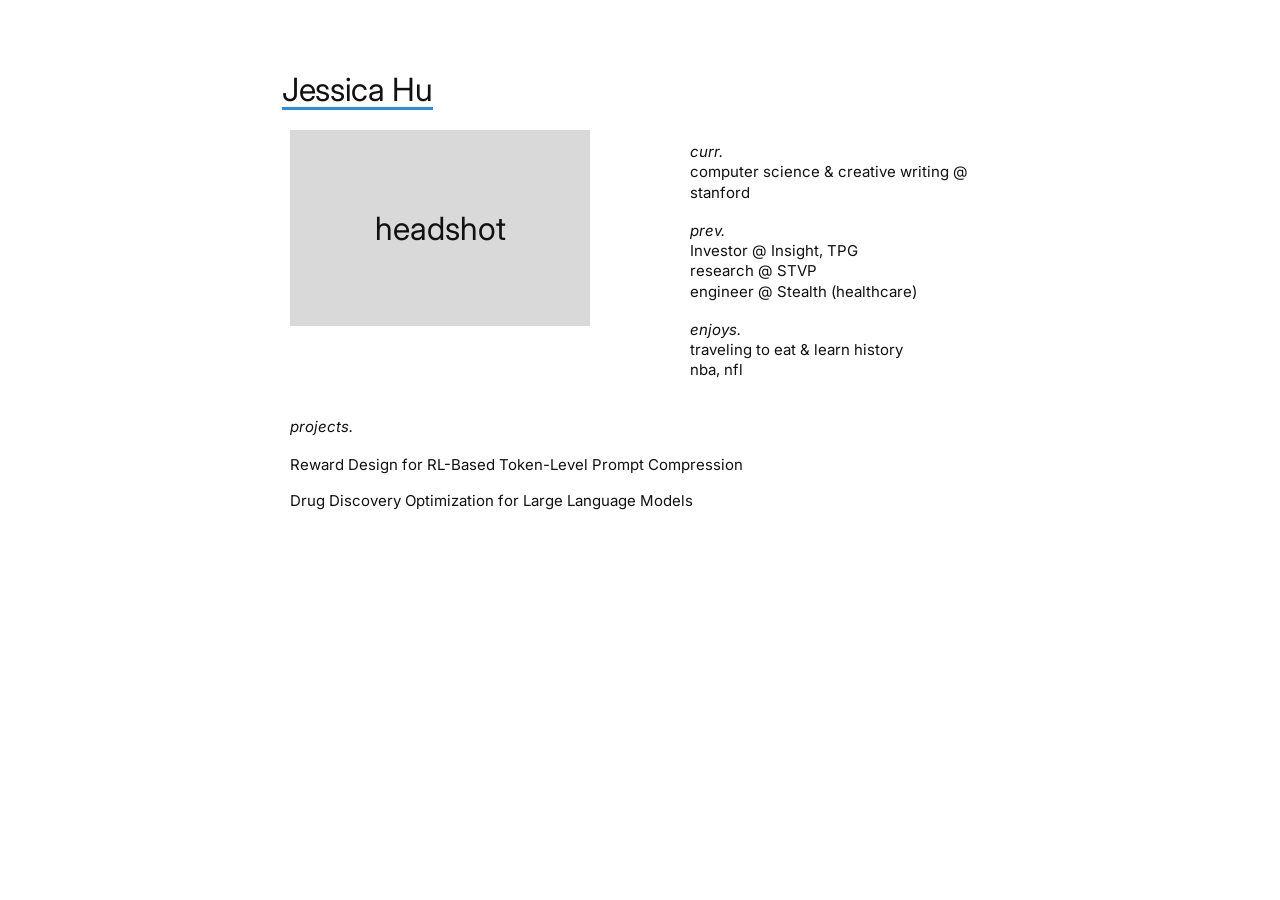
==== index.html @ cd841c86 "Initial portfolio site Co-Authored-By: Claude Opus 5.5 <noreply@anthropic.com>" ====
<!doctype html>
<html lang="en">
<head>
  <meta charset="utf-8">
  <meta name="viewport" content="width=device-width, initial-scale=1">
  <title>Jessica Hu</title>
  <meta name="description" content="Jessica Hu — computer science & creative writing at Stanford.">
  <link rel="preconnect" href="https://fonts.googleapis.com">
  <link rel="preconnect" href="https://fonts.gstatic.com" crossorigin>
  <link href="https://fonts.googleapis.com/css2?family=Inter:ital,wght@0,400;0,500;1,400&display=swap" rel="stylesheet">
  <link rel="stylesheet" href="styles.css">
</head>
<body>
  <main class="page">
    <h1 class="name">Jessica Hu</h1>

    <section class="top">
      <!-- Replace with: <img class="headshot" src="headshot.jpg" alt="Jessica Hu"> -->
      <div class="headshot placeholder">headshot</div>

      <div class="about">
        <div class="group">
          <h2>curr.</h2>
          <p>computer science &amp; creative writing @ stanford</p>
        </div>
        <div class="group">
          <h2>prev.</h2>
          <p>Investor @ Insight, TPG</p>
          <p>research @ STVP</p>
          <p>engineer @ Stealth (healthcare)</p>
        </div>
        <div class="group">
          <h2>enjoys.</h2>
          <p>traveling to eat &amp; learn history</p>
          <p>nba, nfl</p>
        </div>
      </div>
    </section>

    <section class="projects">
      <h2>projects.</h2>
      <ul>
        <li><a href="#">Reward Design for RL-Based Token-Level Prompt Compression</a></li>
        <li><a href="#">Drug Discovery Optimization for Large Language Models</a></li>
      </ul>
    </section>
  </main>
</body>
</html>
---- styles.css ----
:root {
  --bg: #ffffff;
  --text: #111111;
  --muted: #555555;
  --accent: #2b8be6;
  --placeholder: #d9d9d9;
}

* { box-sizing: border-box; margin: 0; padding: 0; }

body {
  background: var(--bg);
  color: var(--text);
  font-family: "Inter", system-ui, -apple-system, sans-serif;
  font-size: 15px;
  line-height: 1.35;
  -webkit-font-smoothing: antialiased;
}

.page {
  max-width: 820px;
  margin: 0 auto;
  padding: 72px 52px 80px;
}

.name {
  display: inline-block;
  font-size: 32px;
  font-weight: 400;
  letter-spacing: -0.01em;
  border-bottom: 3px solid var(--accent);
  line-height: 1.1;
  margin-bottom: 20px;
}

.top {
  display: grid;
  grid-template-columns: 300px 1fr;
  gap: 100px;
  padding-left: 8px;
}

.headshot {
  width: 300px;
  aspect-ratio: 300 / 196;
  object-fit: cover;
  display: block;
}

.placeholder {
  background: var(--placeholder);
  display: flex;
  align-items: center;
  justify-content: center;
  font-size: 32px;
}

.about { padding-top: 12px; }

.group + .group { margin-top: 18px; }

h2 {
  font-size: 15px;
  font-weight: 400;
  font-style: italic;
}

.projects {
  margin-top: 36px;
  padding-left: 8px;
}

.projects ul {
  list-style: none;
  margin-top: 18px;
}

.projects li + li { margin-top: 16px; }

.projects a {
  color: inherit;
  text-decoration: none;
  transition: color 0.15s;
}

.projects a:hover { color: var(--accent); }

@media (max-width: 720px) {
  .page { padding: 48px 16px 64px; }
  .top {
    grid-template-columns: 1fr;
    gap: 28px;
    padding-left: 0;
  }
  .headshot { width: 100%; max-width: 360px; }
  .about { padding-top: 0; }
  .projects { padding-left: 0; }
}
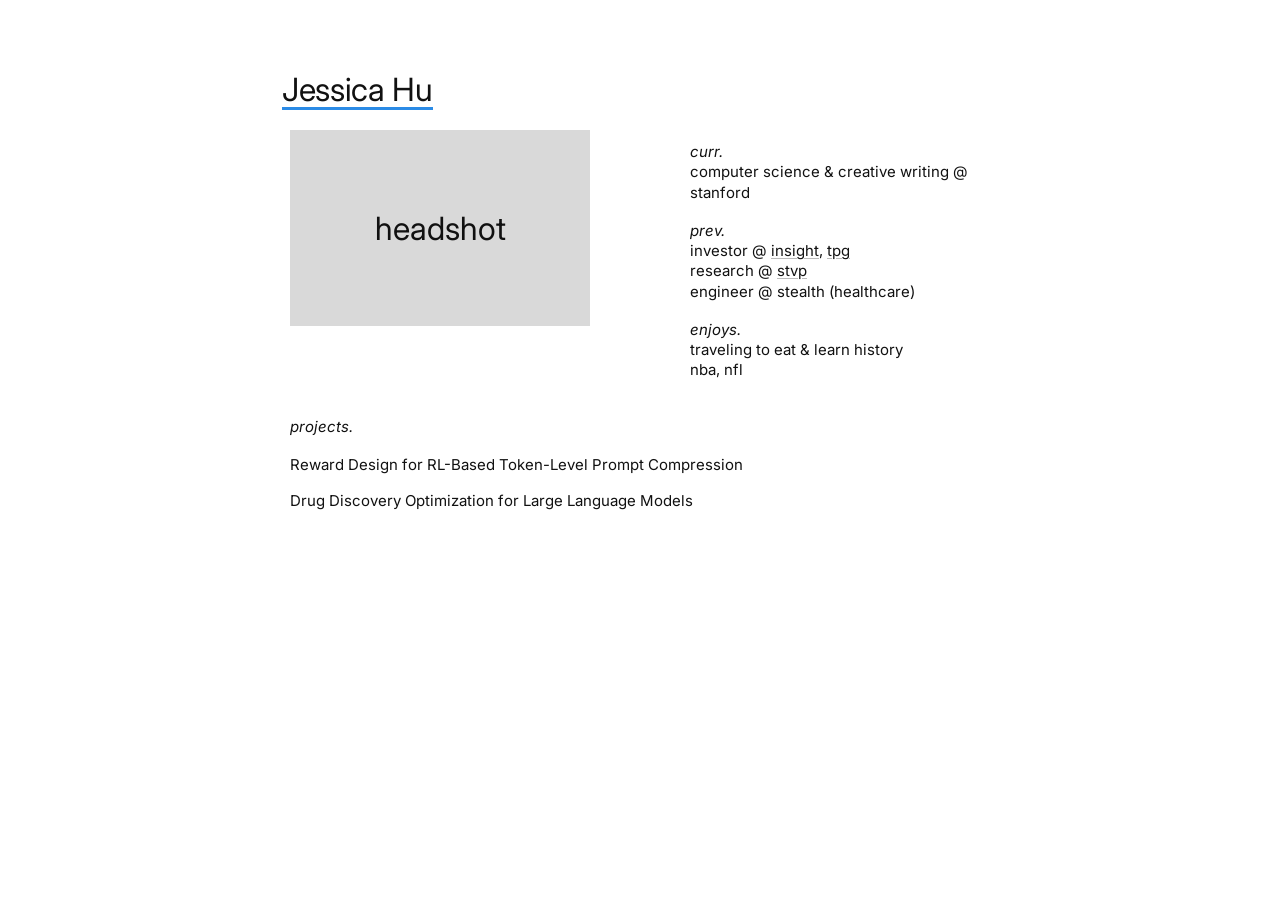
==== commit e7b67f38: "Add company links" ====
--- a/index.html
+++ b/index.html
@@ -25,9 +25,9 @@
         </div>
         <div class="group">
           <h2>prev.</h2>
-          <p>Investor @ Insight, TPG</p>
-          <p>research @ STVP</p>
-          <p>engineer @ Stealth (healthcare)</p>
+          <p>investor @ <a href="https://www.insightpartners.com" target="_blank" rel="noopener">insight</a>, <a href="https://www.tpg.com" target="_blank" rel="noopener">tpg</a></p>
+          <p>research @ <a href="https://stvp.stanford.edu" target="_blank" rel="noopener">stvp</a></p>
+          <p>engineer @ stealth (healthcare)</p>
         </div>
         <div class="group">
           <h2>enjoys.</h2>
--- a/styles.css
+++ b/styles.css
@@ -77,6 +77,19 @@
 
 .projects li + li { margin-top: 16px; }
 
+.about a {
+  color: inherit;
+  text-decoration: underline;
+  text-decoration-color: #bbb;
+  text-underline-offset: 2px;
+  transition: color 0.15s, text-decoration-color 0.15s;
+}
+
+.about a:hover {
+  color: var(--accent);
+  text-decoration-color: var(--accent);
+}
+
 .projects a {
   color: inherit;
   text-decoration: none;
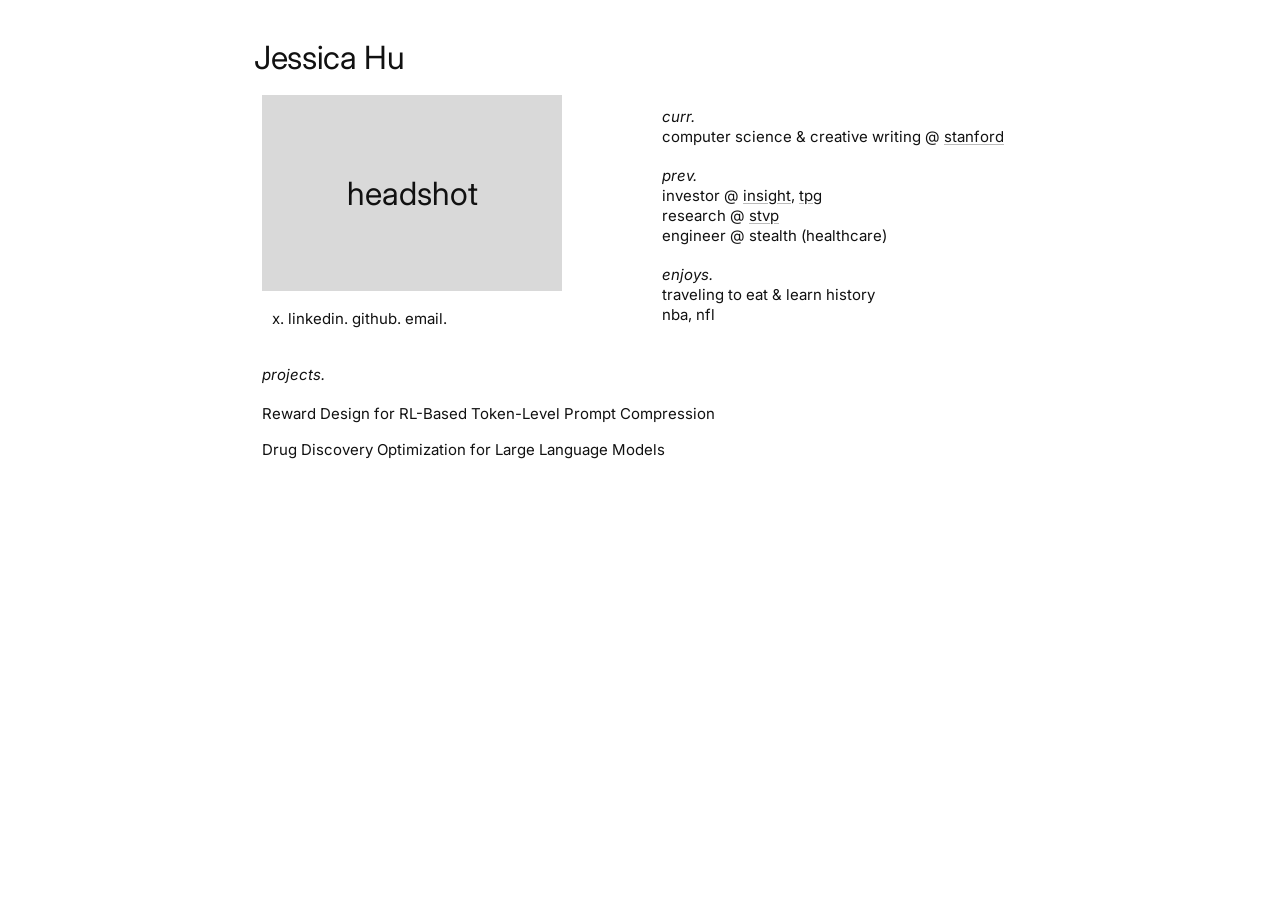
==== commit 07ff26b3: "Add social links" ====
--- a/index.html
+++ b/index.html
@@ -15,13 +15,21 @@
     <h1 class="name">Jessica Hu</h1>
 
     <section class="top">
-      <!-- Replace with: <img class="headshot" src="headshot.jpg" alt="Jessica Hu"> -->
-      <div class="headshot placeholder">headshot</div>
+      <div class="left">
+        <!-- Replace with: <img class="headshot" src="headshot.jpg" alt="Jessica Hu"> -->
+        <div class="headshot placeholder">headshot</div>
+        <p class="socials">
+          <a href="https://x.com/hujessica_" target="_blank" rel="noopener">x</a>.
+          <a href="https://www.linkedin.com/in/jessicahu7" target="_blank" rel="noopener">linkedin</a>.
+          <a href="https://github.com/jessicahhu" target="_blank" rel="noopener">github</a>.
+          <a href="mailto:jesshu@stanford.edu">email</a>.
+        </p>
+      </div>
 
       <div class="about">
         <div class="group">
           <h2>curr.</h2>
-          <p>computer science &amp; creative writing @ stanford</p>
+          <p>computer science &amp; creative writing @ <a href="https://www.stanford.edu" target="_blank" rel="noopener">stanford</a></p>
         </div>
         <div class="group">
           <h2>prev.</h2>
--- a/styles.css
+++ b/styles.css
@@ -20,7 +20,7 @@
 .page {
   max-width: 820px;
   margin: 0 auto;
-  padding: 72px 52px 80px;
+  padding: 40px 24px 48px;
 }
 
 .name {
@@ -28,7 +28,6 @@
   font-size: 32px;
   font-weight: 400;
   letter-spacing: -0.01em;
-  border-bottom: 3px solid var(--accent);
   line-height: 1.1;
   margin-bottom: 20px;
 }
@@ -77,6 +76,19 @@
 
 .projects li + li { margin-top: 16px; }
 
+.socials {
+  margin-top: 18px;
+  padding-left: 10px;
+}
+
+.socials a {
+  color: inherit;
+  text-decoration: none;
+  transition: color 0.15s;
+}
+
+.socials a:hover { color: var(--accent); }
+
 .about a {
   color: inherit;
   text-decoration: underline;
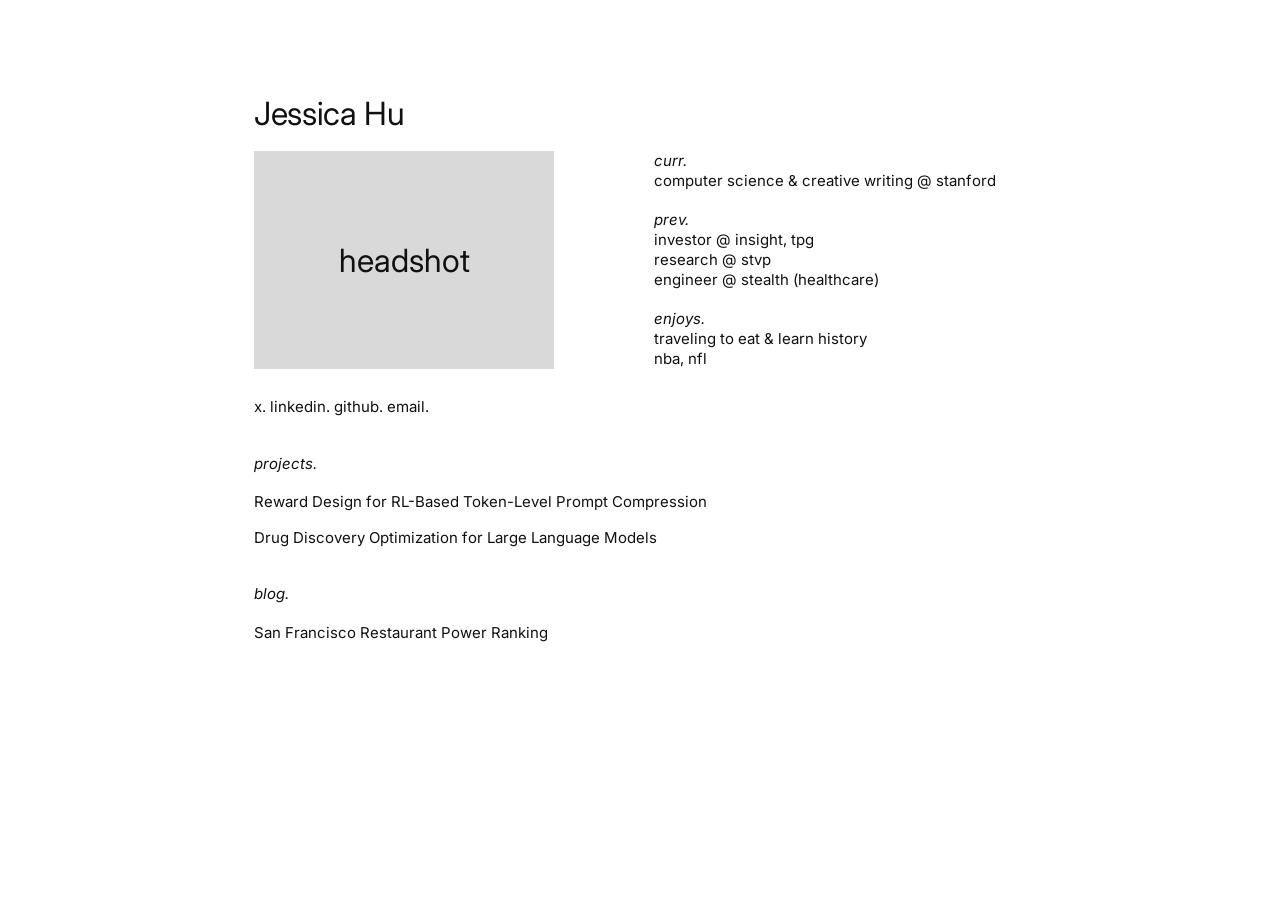
==== commit d7079fd6: "blog post and other edits" ====
--- a/index.html
+++ b/index.html
@@ -15,16 +15,17 @@
     <h1 class="name">Jessica Hu</h1>
 
     <section class="top">
-      <div class="left">
+      <div class="photo">
         <!-- Replace with: <img class="headshot" src="headshot.jpg" alt="Jessica Hu"> -->
         <div class="headshot placeholder">headshot</div>
-        <p class="socials">
-          <a href="https://x.com/hujessica_" target="_blank" rel="noopener">x</a>.
-          <a href="https://www.linkedin.com/in/jessicahu7" target="_blank" rel="noopener">linkedin</a>.
-          <a href="https://github.com/jessicahhu" target="_blank" rel="noopener">github</a>.
-          <a href="mailto:jesshu@stanford.edu">email</a>.
-        </p>
       </div>
+
+      <p class="socials">
+        <a href="https://x.com/hujessica_" target="_blank" rel="noopener">x</a>.
+        <a href="https://www.linkedin.com/in/jessicahu7" target="_blank" rel="noopener">linkedin</a>.
+        <a href="https://github.com/jessicahhu" target="_blank" rel="noopener">github</a>.
+        <a href="mailto:jesshu@stanford.edu">email</a>.
+      </p>
 
       <div class="about">
         <div class="group">
@@ -52,6 +53,13 @@
         <li><a href="#">Drug Discovery Optimization for Large Language Models</a></li>
       </ul>
     </section>
+
+    <section class="projects">
+      <h2>blog.</h2>
+      <ul>
+        <li><a href="blog/sf-restaurant-power-ranking.html">San Francisco Restaurant Power Ranking</a></li>
+      </ul>
+    </section>
   </main>
 </body>
 </html>
--- a/styles.css
+++ b/styles.css
@@ -2,7 +2,8 @@
   --bg: #ffffff;
   --text: #111111;
   --muted: #555555;
-  --accent: #2b8be6;
+  --link: #111111;
+  --link-hover: #6b6b6b;
   --placeholder: #d9d9d9;
 }
 
@@ -20,7 +21,7 @@
 .page {
   max-width: 820px;
   margin: 0 auto;
-  padding: 40px 24px 48px;
+  padding: 96px 24px 48px;
 }
 
 .name {
@@ -35,13 +36,24 @@
 .top {
   display: grid;
   grid-template-columns: 300px 1fr;
-  gap: 100px;
-  padding-left: 8px;
+  grid-template-areas:
+    "photo   about"
+    "socials .";
+  column-gap: 100px;
+  row-gap: 28px;
+}
+
+/* The photo takes no height of its own, so its row is exactly as tall as the text beside it. */
+.photo {
+  grid-area: photo;
+  position: relative;
 }
 
 .headshot {
-  width: 300px;
-  aspect-ratio: 300 / 196;
+  position: absolute;
+  inset: 0;
+  width: 100%;
+  height: 100%;
   object-fit: cover;
   display: block;
 }
@@ -54,7 +66,7 @@
   font-size: 32px;
 }
 
-.about { padding-top: 12px; }
+.about { grid-area: about; }
 
 .group + .group { margin-top: 18px; }
 
@@ -66,7 +78,6 @@
 
 .projects {
   margin-top: 36px;
-  padding-left: 8px;
 }
 
 .projects ul {
@@ -77,47 +88,64 @@
 .projects li + li { margin-top: 16px; }
 
 .socials {
-  margin-top: 18px;
-  padding-left: 10px;
+  grid-area: socials;
+  color: var(--link);
 }
 
-.socials a {
-  color: inherit;
+a {
+  color: var(--link);
   text-decoration: none;
   transition: color 0.15s;
 }
 
-.socials a:hover { color: var(--accent); }
-
-.about a {
-  color: inherit;
-  text-decoration: underline;
-  text-decoration-color: #bbb;
-  text-underline-offset: 2px;
-  transition: color 0.15s, text-decoration-color 0.15s;
-}
-
-.about a:hover {
-  color: var(--accent);
-  text-decoration-color: var(--accent);
-}
-
-.projects a {
-  color: inherit;
-  text-decoration: none;
-  transition: color 0.15s;
-}
-
-.projects a:hover { color: var(--accent); }
+a:hover { color: var(--link-hover); }
 
 @media (max-width: 720px) {
   .page { padding: 48px 16px 64px; }
   .top {
     grid-template-columns: 1fr;
-    gap: 28px;
-    padding-left: 0;
+    grid-template-areas: "photo" "socials" "about";
+    row-gap: 28px;
   }
-  .headshot { width: 100%; max-width: 360px; }
-  .about { padding-top: 0; }
-  .projects { padding-left: 0; }
+  .photo { width: 100%; max-width: 360px; aspect-ratio: 300 / 196; }
 }
+
+/* Blog posts */
+.post { max-width: 640px; }
+
+.back { margin-bottom: 40px; }
+
+.post-title {
+  font-size: 28px;
+  font-weight: 400;
+  letter-spacing: -0.01em;
+  line-height: 1.15;
+}
+
+.post-meta {
+  color: var(--muted);
+  margin: 8px 0 32px;
+}
+
+.post p { line-height: 1.6; }
+
+.category {
+  font-style: normal;
+  font-weight: 700;
+  margin-top: 40px;
+}
+
+.ranking {
+  list-style: none;
+  margin-top: 16px;
+}
+
+.ranking li + li { margin-top: 20px; }
+
+.ranking h3 {
+  font-size: 15px;
+  font-weight: 400;
+  font-style: italic;
+}
+
+.ranking p { margin-top: 4px; }
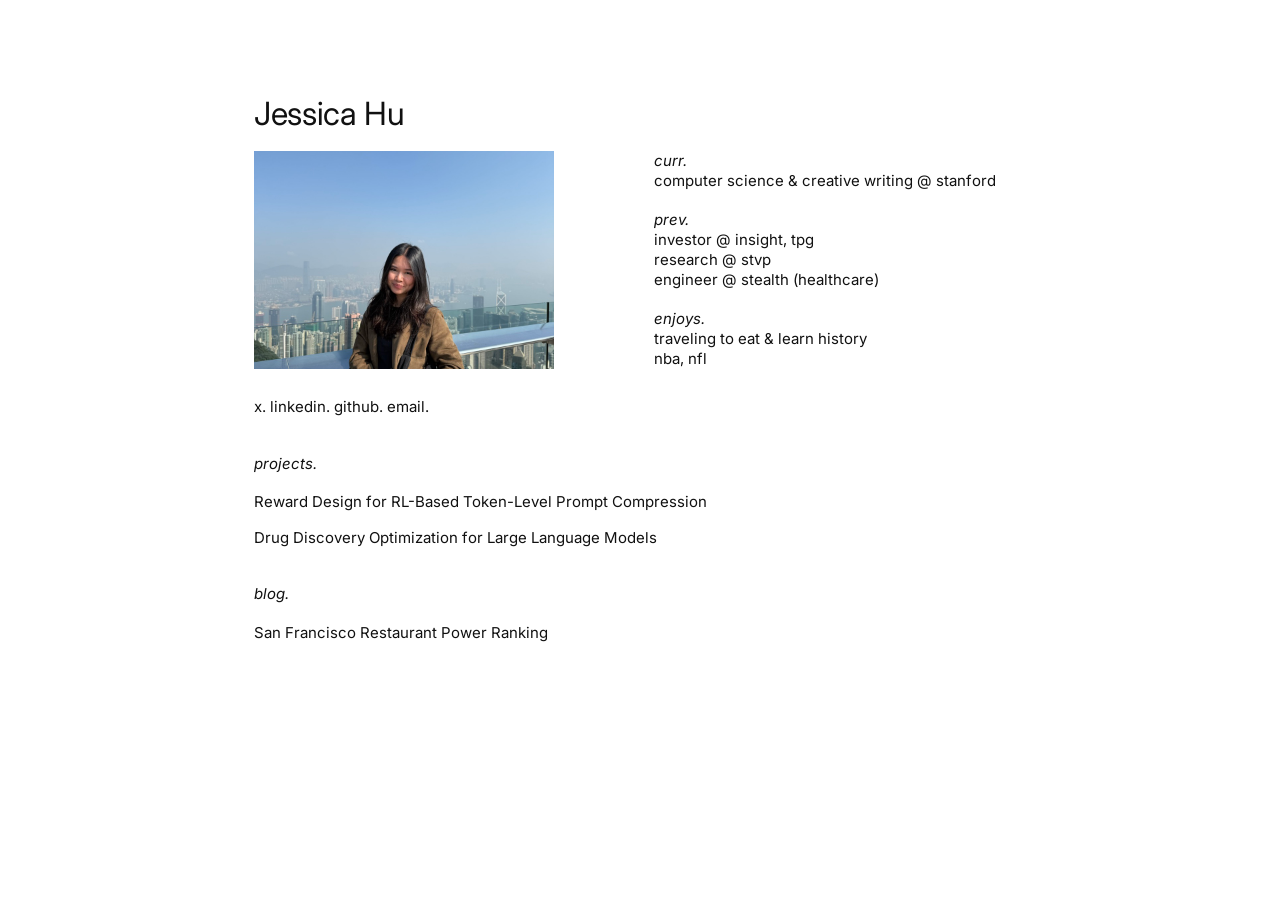
==== commit 0026ecf8: "headshot" ====
--- a/index.html
+++ b/index.html
@@ -16,8 +16,7 @@
 
     <section class="top">
       <div class="photo">
-        <!-- Replace with: <img class="headshot" src="headshot.jpg" alt="Jessica Hu"> -->
-        <div class="headshot placeholder">headshot</div>
+        <img class="headshot" src="headshot.jpg" alt="Jessica Hu">
       </div>
 
       <p class="socials">
--- a/styles.css
+++ b/styles.css
@@ -55,6 +55,7 @@
   width: 100%;
   height: 100%;
   object-fit: cover;
+  object-position: center 42%;
   display: block;
 }
 
@@ -129,6 +130,8 @@
 
 .post p { line-height: 1.6; }
 
+.post > p + p { margin-top: 16px; }
+
 .category {
   font-style: normal;
   font-weight: 700;
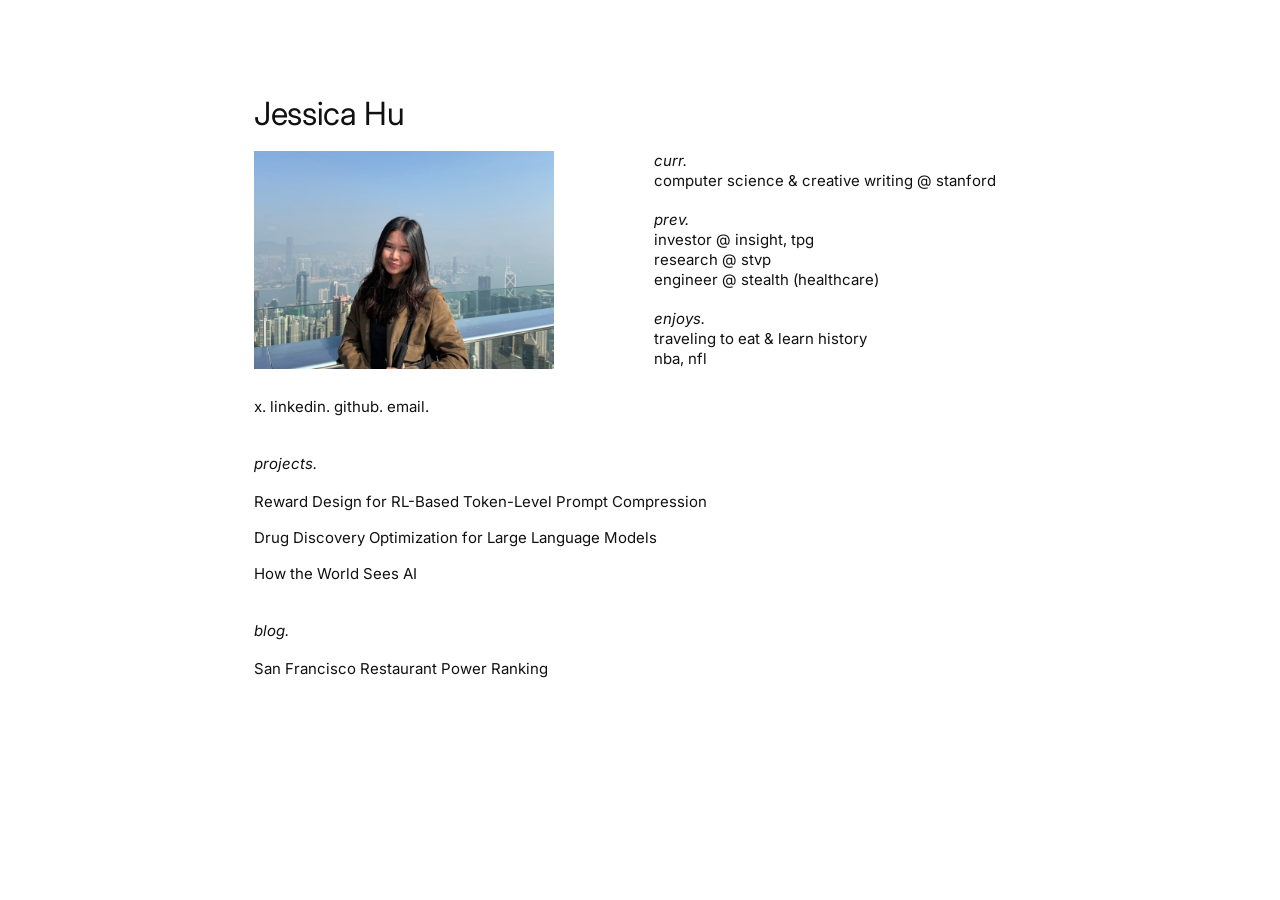
==== commit c7a877eb: "projects" ====
--- a/index.html
+++ b/index.html
@@ -48,8 +48,9 @@
     <section class="projects">
       <h2>projects.</h2>
       <ul>
-        <li><a href="#">Reward Design for RL-Based Token-Level Prompt Compression</a></li>
-        <li><a href="#">Drug Discovery Optimization for Large Language Models</a></li>
+        <li><a href="projects/prompt-compression.html">Reward Design for RL-Based Token-Level Prompt Compression</a></li>
+        <li><a href="projects/drug-discovery.html">Drug Discovery Optimization for Large Language Models</a></li>
+        <li><a href="projects/how-the-world-sees-ai.html">How the World Sees AI</a></li>
       </ul>
     </section>
 
--- a/styles.css
+++ b/styles.css
@@ -55,7 +55,7 @@
   width: 100%;
   height: 100%;
   object-fit: cover;
-  object-position: center 42%;
+  object-position: center;
   display: block;
 }
 
@@ -152,3 +152,44 @@
 }
 
 .ranking p { margin-top: 4px; }
+
+.project-links { margin: 16px 0 24px; }
+
+/* Carousel */
+.carousel { margin-top: 32px; }
+
+.slide { display: none; }
+.slide.active { display: block; }
+
+.slide-img {
+  width: 100%;
+  aspect-ratio: 16 / 10;
+  object-fit: cover;
+  display: flex;
+}
+
+.slide figcaption {
+  margin-top: 8px;
+  color: var(--muted);
+  font-style: italic;
+}
+
+.carousel-nav {
+  display: flex;
+  align-items: center;
+  gap: 12px;
+  margin-top: 12px;
+}
+
+.carousel-btn {
+  background: none;
+  border: none;
+  font: inherit;
+  color: var(--link);
+  cursor: pointer;
+  padding: 0;
+  transition: color 0.15s;
+}
+.carousel-btn:hover { color: var(--link-hover); }
+
+.carousel-count { color: var(--muted); }
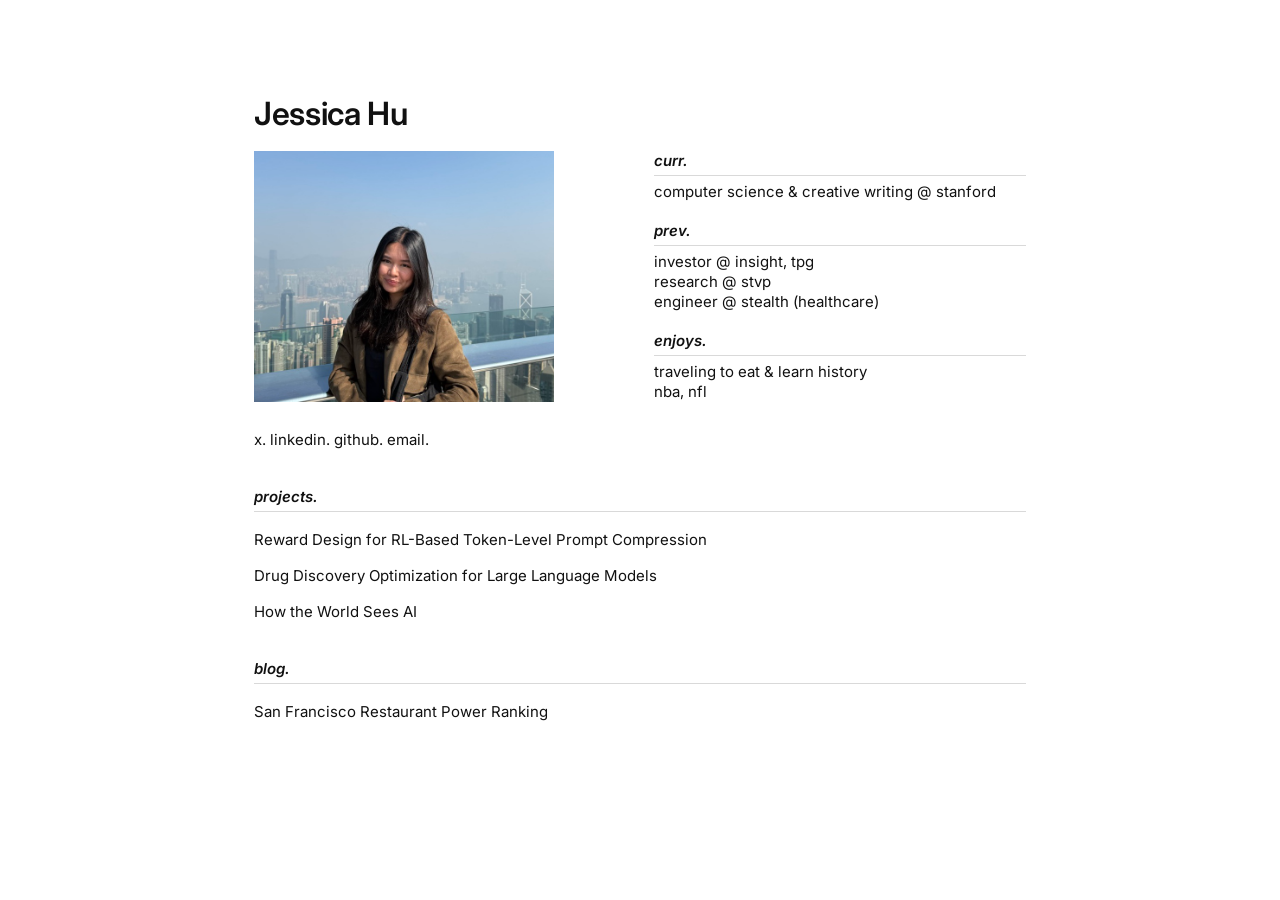
==== commit 93e09990: "formatting" ====
--- a/index.html
+++ b/index.html
@@ -7,8 +7,8 @@
   <meta name="description" content="Jessica Hu — computer science & creative writing at Stanford.">
   <link rel="preconnect" href="https://fonts.googleapis.com">
   <link rel="preconnect" href="https://fonts.gstatic.com" crossorigin>
-  <link href="https://fonts.googleapis.com/css2?family=Inter:ital,wght@0,400;0,500;1,400&display=swap" rel="stylesheet">
-  <link rel="stylesheet" href="styles.css">
+  <link href="https://fonts.googleapis.com/css2?family=Inter:ital,wght@0,400;0,500;0,600;1,400;1,600&display=swap" rel="stylesheet">
+  <link rel="stylesheet" href="styles.css?v=8">
 </head>
 <body>
   <main class="page">
--- a/styles.css
+++ b/styles.css
@@ -193,3 +193,18 @@
 .carousel-btn:hover { color: var(--link-hover); }
 
 .carousel-count { color: var(--muted); }
+
+/* Thin rule under section headers */
+.about h2,
+.projects h2 {
+  border-bottom: 1px solid var(--placeholder);
+  padding-bottom: 4px;
+  margin-bottom: 6px;
+}
+
+/* Bold name and section headers */
+.name,
+.about h2,
+.projects h2 {
+  font-weight: 600;
+}
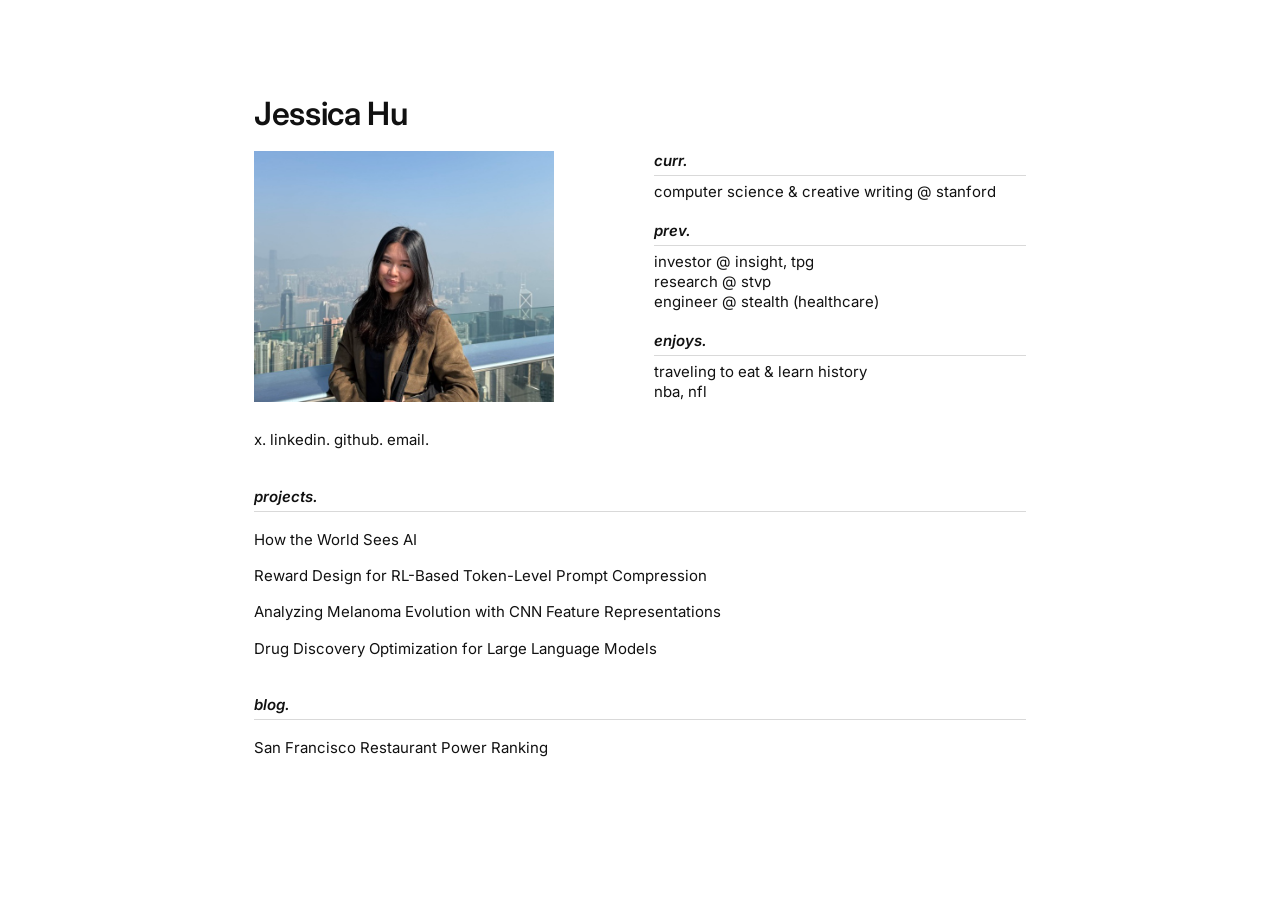
==== commit 86727b3c: "project formatting" ====
--- a/index.html
+++ b/index.html
@@ -48,9 +48,10 @@
     <section class="projects">
       <h2>projects.</h2>
       <ul>
-        <li><a href="projects/prompt-compression.html">Reward Design for RL-Based Token-Level Prompt Compression</a></li>
-        <li><a href="projects/drug-discovery.html">Drug Discovery Optimization for Large Language Models</a></li>
         <li><a href="projects/how-the-world-sees-ai.html">How the World Sees AI</a></li>
+        <li><a href="https://github.com/ethanfarah/cs234-submission" target="_blank" rel="noopener">Reward Design for RL-Based Token-Level Prompt Compression</a></li>
+        <li><a href="https://github.com/jessicahhu/melanoma_evolution" target="_blank" rel="noopener">Analyzing Melanoma Evolution with CNN Feature Representations</a></li>
+        <li>Drug Discovery Optimization for Large Language Models</li>
       </ul>
     </section>
 
